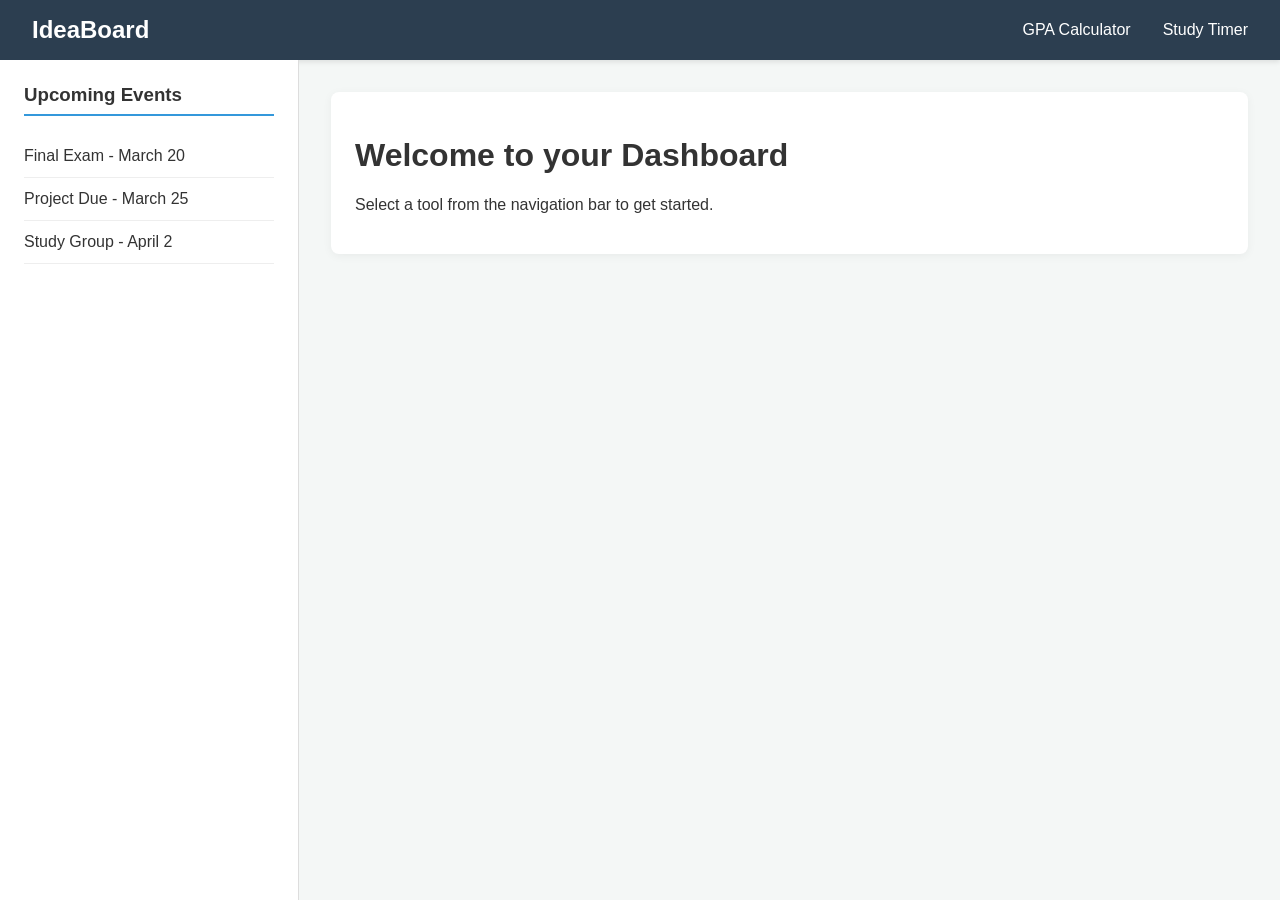
==== main.html @ 733cf9f5 "created the structure with nav bar and side bar as main.html" ====
<!DOCTYPE html>
<html lang="en">
<head>
    <meta charset="UTF-8">
    <meta name="viewport" content="width=device-width, initial-scale=1.0">
    <title>Project Idea Board</title>
    <style>
        :root {
            --primary-color: #2c3e50;
            --accent-color: #3498db;
            --bg-light: #f4f7f6;
            --text-main: #333;
            --white: #ffffff;
        }

        body {
            font-family: 'Segoe UI', Tahoma, Geneva, Verdana, sans-serif;
            margin: 0;
            display: flex;
            flex-direction: column;
            height: 100vh;
            background-color: var(--bg-light);
            color: var(--text-main);
        }

        /* Navbar Styles */
        .navbar {
            background-color: var(--primary-color);
            color: var(--white);
            padding: 1rem 2rem;
            display: flex;
            justify-content: space-between;
            align-items: center;
            box-shadow: 0 2px 5px rgba(0,0,0,0.1);
        }

        .navbar-brand {
            font-size: 1.5rem;
            font-weight: bold;
        }

        .navbar-menu {
            list-style: none;
            display: flex;
            gap: 2rem;
            margin: 0;
            padding: 0;
        }

        .navbar-menu li a {
            color: var(--white);
            text-decoration: none;
            transition: color 0.3s;
        }

        .navbar-menu li a:hover {
            color: var(--accent-color);
        }

        /* Main Content Layout */
        .main-container {
            display: flex;
            flex: 1;
            overflow: hidden;
        }

        /* Sidebar Styles */
        .sidebar {
            width: 250px;
            background-color: var(--white);
            border-right: 1px solid #ddd;
            padding: 1.5rem;
            display: flex;
            flex-direction: column;
            gap: 1.5rem;
        }

        .sidebar-section h3 {
            border-bottom: 2px solid var(--accent-color);
            padding-bottom: 0.5rem;
            margin-top: 0;
        }

        .event-list {
            list-style: none;
            padding: 0;
        }

        .event-item {
            padding: 0.75rem 0;
            border-bottom: 1px solid #eee;
        }

        /* Content Area */
        .content {
            flex: 1;
            padding: 2rem;
            overflow-y: auto;
        }

        .card {
            background: var(--white);
            padding: 1.5rem;
            border-radius: 8px;
            box-shadow: 0 2px 10px rgba(0,0,0,0.05);
        }
    </style>
</head>
<body>

    <nav class="navbar">
        <div class="navbar-brand">IdeaBoard</div>
        <ul class="navbar-menu">
            <li><a href="#" id="gpa-calc">GPA Calculator</a></li>
            <li><a href="#" id="study-timer">Study Timer</a></li>
        </ul>
    </nav>

    <div class="main-container">
        <aside class="sidebar">
            <div class="sidebar-section">
                <h3>Upcoming Events</h3>
                <ul class="event-list">
                    <li class="event-item">Final Exam - March 20</li>
                    <li class="event-item">Project Due - March 25</li>
                    <li class="event-item">Study Group - April 2</li>
                </ul>
            </div>
        </aside>

        <main class="content">
            <div class="card">
                <h1>Welcome to your Dashboard</h1>
                <p>Select a tool from the navigation bar to get started.</p>
            </div>
        </main>
    </div>

    <script>
        // Placeholder for future logic
        document.addEventListener('DOMContentLoaded', () => {
            console.log('Main structure loaded.');
            
            const gpaLink = document.getElementById('gpa-calc');
            const timerLink = document.getElementById('study-timer');

            gpaLink.addEventListener('click', (e) => {
                e.preventDefault();
                alert('GPA Calculator coming soon!');
            });

            timerLink.addEventListener('click', (e) => {
                e.preventDefault();
                alert('Study Timer coming soon!');
            });
        });
    </script>
</body>
</html>
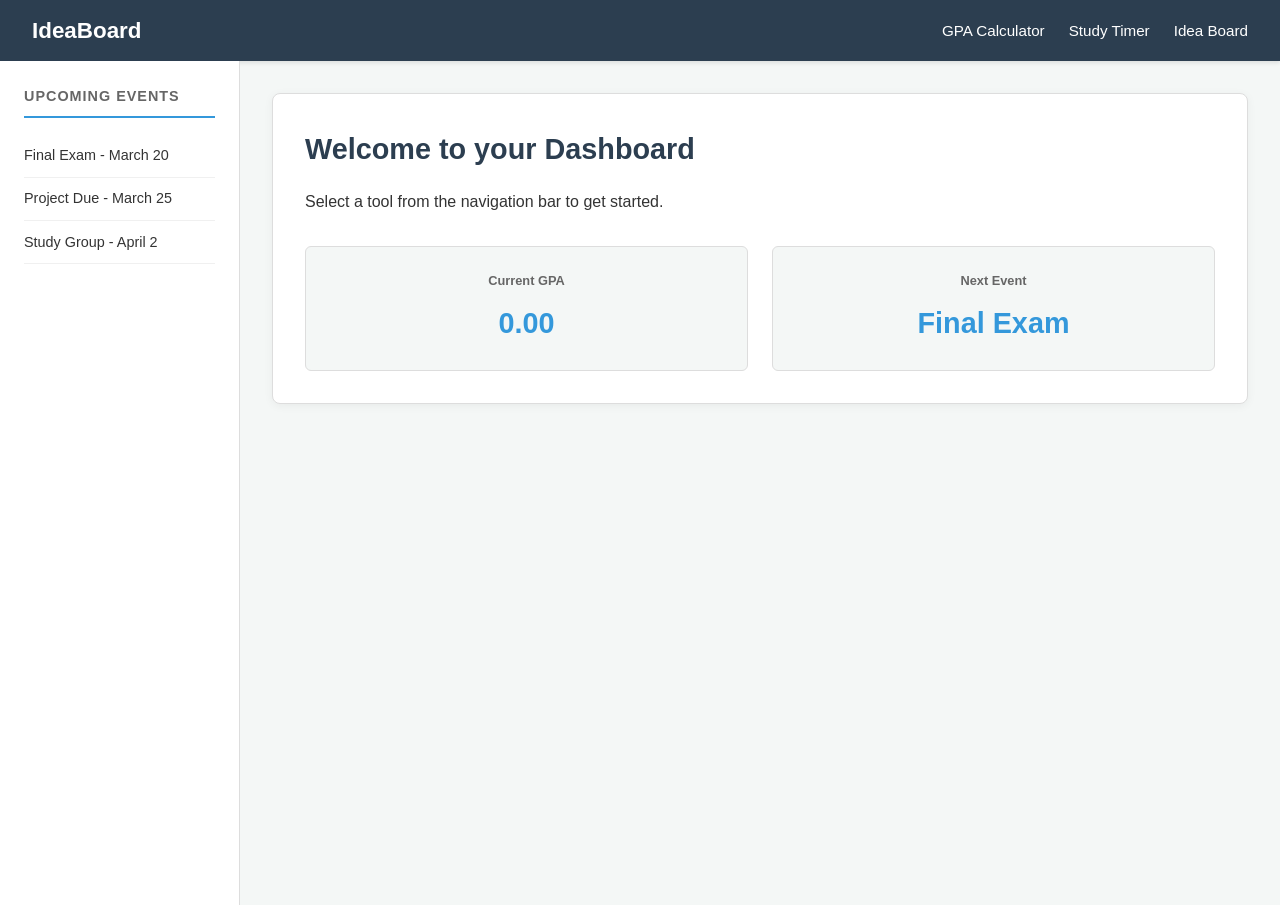
==== commit c23f33cf: "Added the GPA Calculator" ====
--- a/main.html
+++ b/main.html
@@ -3,116 +3,17 @@
 <head>
     <meta charset="UTF-8">
     <meta name="viewport" content="width=device-width, initial-scale=1.0">
-    <title>Project Idea Board</title>
-    <style>
-        :root {
-            --primary-color: #2c3e50;
-            --accent-color: #3498db;
-            --bg-light: #f4f7f6;
-            --text-main: #333;
-            --white: #ffffff;
-        }
-
-        body {
-            font-family: 'Segoe UI', Tahoma, Geneva, Verdana, sans-serif;
-            margin: 0;
-            display: flex;
-            flex-direction: column;
-            height: 100vh;
-            background-color: var(--bg-light);
-            color: var(--text-main);
-        }
-
-        /* Navbar Styles */
-        .navbar {
-            background-color: var(--primary-color);
-            color: var(--white);
-            padding: 1rem 2rem;
-            display: flex;
-            justify-content: space-between;
-            align-items: center;
-            box-shadow: 0 2px 5px rgba(0,0,0,0.1);
-        }
-
-        .navbar-brand {
-            font-size: 1.5rem;
-            font-weight: bold;
-        }
-
-        .navbar-menu {
-            list-style: none;
-            display: flex;
-            gap: 2rem;
-            margin: 0;
-            padding: 0;
-        }
-
-        .navbar-menu li a {
-            color: var(--white);
-            text-decoration: none;
-            transition: color 0.3s;
-        }
-
-        .navbar-menu li a:hover {
-            color: var(--accent-color);
-        }
-
-        /* Main Content Layout */
-        .main-container {
-            display: flex;
-            flex: 1;
-            overflow: hidden;
-        }
-
-        /* Sidebar Styles */
-        .sidebar {
-            width: 250px;
-            background-color: var(--white);
-            border-right: 1px solid #ddd;
-            padding: 1.5rem;
-            display: flex;
-            flex-direction: column;
-            gap: 1.5rem;
-        }
-
-        .sidebar-section h3 {
-            border-bottom: 2px solid var(--accent-color);
-            padding-bottom: 0.5rem;
-            margin-top: 0;
-        }
-
-        .event-list {
-            list-style: none;
-            padding: 0;
-        }
-
-        .event-item {
-            padding: 0.75rem 0;
-            border-bottom: 1px solid #eee;
-        }
-
-        /* Content Area */
-        .content {
-            flex: 1;
-            padding: 2rem;
-            overflow-y: auto;
-        }
-
-        .card {
-            background: var(--white);
-            padding: 1.5rem;
-            border-radius: 8px;
-            box-shadow: 0 2px 10px rgba(0,0,0,0.05);
-        }
-    </style>
+    <title>Student Toolkit - IdeaBoard</title>
+    <link rel="stylesheet" href="style.css">
 </head>
 <body>
 
     <nav class="navbar">
         <div class="navbar-brand">IdeaBoard</div>
         <ul class="navbar-menu">
-            <li><a href="#" id="gpa-calc">GPA Calculator</a></li>
-            <li><a href="#" id="study-timer">Study Timer</a></li>
+            <li><a href="#" id="gpa-calc-link">GPA Calculator</a></li>
+            <li><a href="#" id="study-timer-link">Study Timer</a></li>
+            <li><a href="index.html">Idea Board</a></li>
         </ul>
     </nav>
 
@@ -129,31 +30,74 @@
         </aside>
 
         <main class="content">
-            <div class="card">
+            <!-- Dashboard View -->
+            <div id="dashboard-view" class="view-card">
                 <h1>Welcome to your Dashboard</h1>
                 <p>Select a tool from the navigation bar to get started.</p>
+                <div class="dashboard-grid">
+                    <div class="stat-card">
+                        <h4>Current GPA</h4>
+                        <div id="display-gpa-stat">0.00</div>
+                    </div>
+                    <div class="stat-card">
+                        <h4>Next Event</h4>
+                        <div id="next-event-stat">Final Exam</div>
+                    </div>
+                </div>
+            </div>
+
+            <!-- GPA Calculator View -->
+            <div id="gpa-view" class="view-card" style="display: none;">
+                <h1>GPA Calculator</h1>
+                <p>Enter your courses, credits, and grades to calculate your GPA.</p>
+                
+                <div id="course-list">
+                    <div class="course-row header">
+                        <span>Course Name</span>
+                        <span>Credits</span>
+                        <span>Grade</span>
+                        <span></span>
+                    </div>
+                    <!-- Rows will be added here -->
+                    <div class="course-row">
+                        <input type="text" placeholder="Course 1" class="course-name">
+                        <input type="number" placeholder="Credits" class="course-credits" min="1" step="1">
+                        <input type="text" placeholder="Grade (e.g. A)" class="course-grade" maxlength="2">
+                        <button class="remove-course-btn">&times;</button>
+                    </div>
+                </div>
+
+                <div class="gpa-controls">
+                    <button id="add-course-btn" class="btn btn-outline">Add Course</button>
+                    <button id="calculate-gpa-btn" class="btn btn-primary">Calculate GPA</button>
+                </div>
+
+                <div id="gpa-result-container" style="display: none;">
+                    <h3>Overall GPA: <span id="final-gpa">0.00</span></h3>
+                </div>
+            </div>
+
+            <!-- Study Timer View -->
+            <div id="timer-view" class="view-card timer-container" style="display: none;">
+                <h1>Study Timer</h1>
+                
+                <div class="manual-time-input">
+                    <label for="manual-minutes">Set Minutes: <span id="minutes-val">25</span></label>
+                    <input type="range" id="manual-minutes" min="1" max="120" value="25" class="slider">
+                </div>
+
+                <div class="timer-display" id="timer-display">25:00</div>
+                <div class="timer-controls">
+                    <button class="btn btn-primary" id="start-btn">Start</button>
+                    <button class="btn btn-outline" id="reset-btn">Reset</button>
+                </div>
             </div>
         </main>
     </div>
 
-    <script>
-        // Placeholder for future logic
-        document.addEventListener('DOMContentLoaded', () => {
-            console.log('Main structure loaded.');
-            
-            const gpaLink = document.getElementById('gpa-calc');
-            const timerLink = document.getElementById('study-timer');
+    <!-- Alarm sound placeholder -->
+    <audio id="alarm-sound" src="https://actions.google.com/sounds/v1/alarms/alarm_clock_ringing_bakery.ogg" preload="auto"></audio>
 
-            gpaLink.addEventListener('click', (e) => {
-                e.preventDefault();
-                alert('GPA Calculator coming soon!');
-            });
-
-            timerLink.addEventListener('click', (e) => {
-                e.preventDefault();
-                alert('Study Timer coming soon!');
-            });
-        });
-    </script>
+    <script src="script.js"></script>
 </body>
 </html>
--- a/style.css
+++ b/style.css
@@ -0,0 +1,321 @@
+:root {
+    --primary-color: #3498db;
+    --secondary-color: #2c3e50;
+    --bg-light: #f4f7f6;
+    --white: #ffffff;
+    --text-main: #333333;
+    --text-light: #666666;
+    --border-color: #dddddd;
+    --success-color: #27ae60;
+    --danger-color: #e74c3c;
+}
+
+* {
+    box-sizing: border-box;
+    margin: 0;
+    padding: 0;
+}
+
+body {
+    font-family: 'Segoe UI', Tahoma, Geneva, Verdana, sans-serif;
+    background-color: var(--bg-light);
+    color: var(--text-main);
+    min-height: 100vh;
+    line-height: 1.6;
+}
+
+/* Navbar Styles */
+.navbar {
+    background-color: var(--secondary-color);
+    color: var(--white);
+    padding: 0.8rem 2rem;
+    display: flex;
+    justify-content: space-between;
+    align-items: center;
+    box-shadow: 0 2px 4px rgba(0,0,0,0.1);
+}
+
+.navbar-brand {
+    font-size: 1.4rem;
+    font-weight: bold;
+}
+
+.navbar-menu {
+    list-style: none;
+    display: flex;
+    gap: 1.5rem;
+}
+
+.navbar-menu li a {
+    color: var(--white);
+    text-decoration: none;
+    font-size: 0.95rem;
+    transition: opacity 0.2s;
+}
+
+.navbar-menu li a:hover {
+    opacity: 0.8;
+}
+
+/* Main Content Layout */
+.main-container {
+    display: flex;
+    height: calc(100vh - 56px);
+}
+
+/* Sidebar Styles */
+.sidebar {
+    width: 240px;
+    background-color: var(--white);
+    border-right: 1px solid var(--border-color);
+    padding: 1.5rem;
+    display: flex;
+    flex-direction: column;
+    gap: 1.5rem;
+}
+
+.sidebar-section h3 {
+    font-size: 0.9rem;
+    color: var(--text-light);
+    text-transform: uppercase;
+    letter-spacing: 1px;
+    border-bottom: 2px solid var(--primary-color);
+    padding-bottom: 0.5rem;
+    margin-bottom: 1rem;
+}
+
+.event-list {
+    list-style: none;
+}
+
+.event-item {
+    padding: 0.6rem 0;
+    border-bottom: 1px solid #f0f0f0;
+    font-size: 0.9rem;
+}
+
+/* Content Area */
+.content {
+    flex: 1;
+    padding: 2rem;
+    overflow-y: auto;
+}
+
+.view-card {
+    background: var(--white);
+    padding: 2rem;
+    border-radius: 8px;
+    border: 1px solid var(--border-color);
+    box-shadow: 0 2px 10px rgba(0,0,0,0.05);
+    margin-bottom: 2rem;
+}
+
+.view-card h1 {
+    font-size: 1.8rem;
+    margin-bottom: 1rem;
+    color: var(--secondary-color);
+}
+
+/* Dashboard Stats */
+.dashboard-grid {
+    display: grid;
+    grid-template-columns: repeat(auto-fit, minmax(180px, 1fr));
+    gap: 1.5rem;
+    margin-top: 2rem;
+}
+
+.stat-card {
+    background: var(--bg-light);
+    padding: 1.5rem;
+    border-radius: 6px;
+    text-align: center;
+    border: 1px solid var(--border-color);
+}
+
+.stat-card h4 {
+    color: var(--text-light);
+    font-size: 0.8rem;
+    margin-bottom: 0.5rem;
+}
+
+.stat-card div {
+    font-size: 1.8rem;
+    color: var(--primary-color);
+    font-weight: bold;
+}
+
+/* GPA Calculator Table-like UI */
+.course-row {
+    display: grid;
+    grid-template-columns: 2fr 1fr 1fr 40px;
+    gap: 1rem;
+    margin-bottom: 0.8rem;
+    align-items: center;
+}
+
+.course-row.header {
+    font-weight: bold;
+    font-size: 0.85rem;
+    color: var(--text-light);
+    border-bottom: 1px solid var(--border-color);
+    padding-bottom: 0.5rem;
+}
+
+.course-row input {
+    padding: 8px 12px;
+    border: 1px solid var(--border-color);
+    border-radius: 4px;
+    font-size: 0.9rem;
+}
+
+.course-row input.course-grade {
+    text-transform: uppercase;
+}
+
+.course-row input:focus {
+    outline: none;
+    border-color: var(--primary-color);
+}
+
+.remove-course-btn {
+    background: none;
+    border: none;
+    color: var(--danger-color);
+    cursor: pointer;
+    font-size: 1.4rem;
+}
+
+.gpa-controls {
+    margin-top: 1.5rem;
+    display: flex;
+    gap: 1rem;
+}
+
+#gpa-result-container {
+    margin-top: 2rem;
+    padding: 1rem;
+    background-color: #e8f4fd;
+    border-left: 4px solid var(--primary-color);
+    text-align: center;
+}
+
+/* Buttons */
+.btn {
+    padding: 0.7rem 1.5rem;
+    border-radius: 4px;
+    border: none;
+    cursor: pointer;
+    font-weight: 600;
+    transition: background 0.2s;
+}
+
+.btn-primary {
+    background-color: var(--primary-color);
+    color: white;
+}
+
+.btn-primary:hover {
+    background-color: #2980b9;
+}
+
+.btn-outline {
+    background-color: transparent;
+    border: 1px solid var(--border-color);
+    color: var(--text-main);
+}
+
+.btn-outline:hover {
+    background-color: #eeeeee;
+}
+
+/* Timer View */
+.timer-container {
+    text-align: center;
+}
+
+.timer-display {
+    font-size: 5rem;
+    font-weight: bold;
+    margin: 1.5rem 0;
+    font-family: monospace;
+}
+
+.manual-time-input {
+    margin-bottom: 1rem;
+}
+
+.slider {
+    width: 100%;
+    max-width: 300px;
+}
+
+/* Idea Board (index.html) Basic Style */
+.container {
+    max-width: 800px;
+    margin: 40px auto;
+    background: var(--white);
+    padding: 2rem;
+    border-radius: 8px;
+    box-shadow: 0 4px 15px rgba(0,0,0,0.1);
+}
+
+.board-header {
+    display: flex;
+    justify-content: space-between;
+    align-items: center;
+    margin-bottom: 2rem;
+    border-bottom: 2px solid var(--bg-light);
+    padding-bottom: 1rem;
+}
+
+.idea-counter {
+    background: var(--primary-color);
+    color: white;
+    padding: 4px 12px;
+    border-radius: 20px;
+    font-size: 0.85rem;
+}
+
+.input-group {
+    display: grid;
+    grid-template-columns: 1fr 2fr auto;
+    gap: 10px;
+    margin-bottom: 2rem;
+}
+
+.input-group select, .input-group input {
+    padding: 10px;
+    border: 1px solid var(--border-color);
+    border-radius: 4px;
+}
+
+.idea-card {
+    background: #fafafa;
+    border: 1px solid #eeeeee;
+    padding: 1.2rem;
+    margin-bottom: 1rem;
+    border-radius: 6px;
+    position: relative;
+    list-style: none;
+}
+
+.idea-text {
+    font-size: 1.1rem;
+    margin-bottom: 0.5rem;
+}
+
+.idea-meta {
+    font-size: 0.85rem;
+    color: var(--text-light);
+}
+
+.delete-btn {
+    position: absolute;
+    top: 10px;
+    right: 15px;
+    background: none;
+    border: none;
+    color: var(--danger-color);
+    font-size: 1.2rem;
+    cursor: pointer;
+}
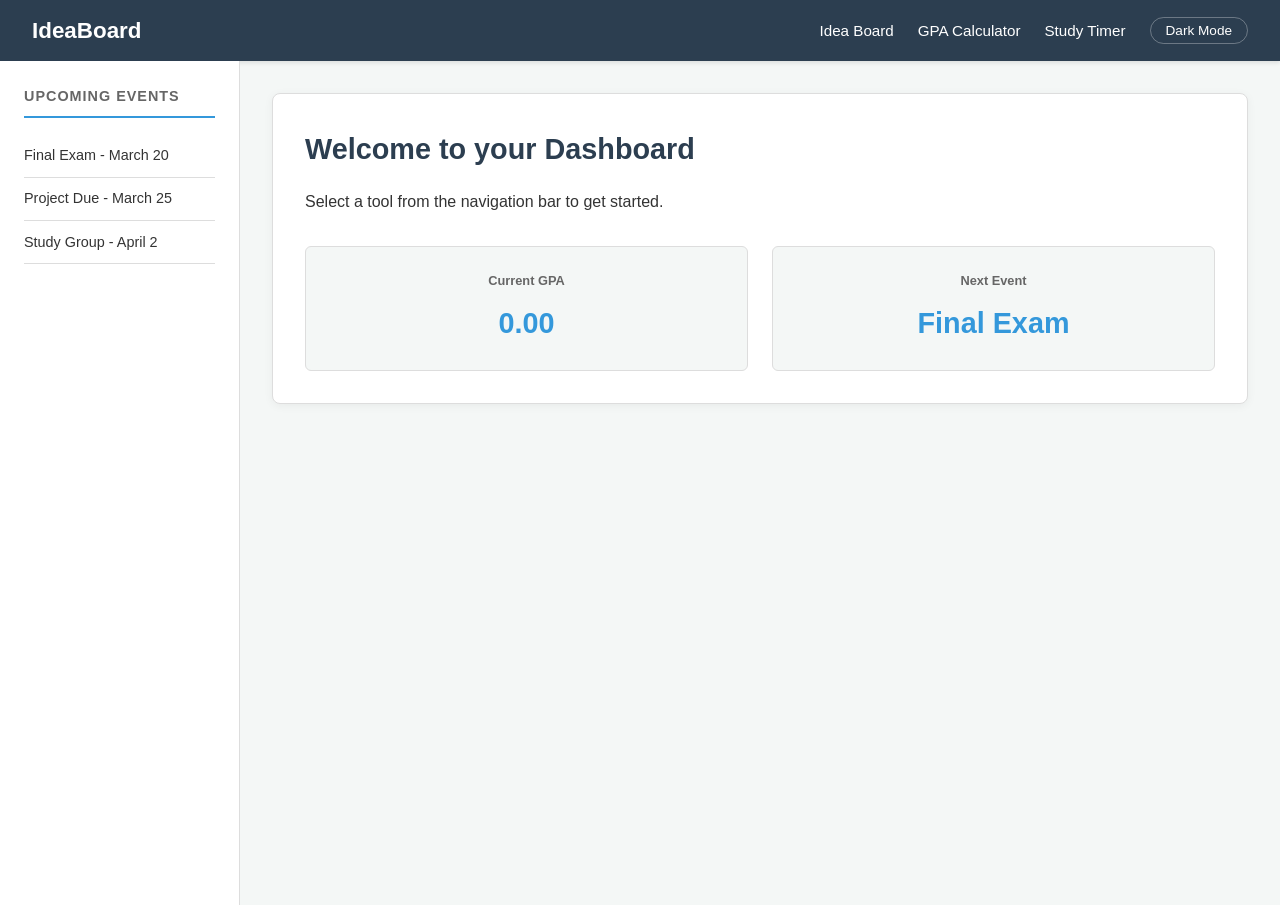
==== commit 830d2a7c: "added dark mode toggle with color features" ====
--- a/main.html
+++ b/main.html
@@ -10,11 +10,16 @@
 
     <nav class="navbar">
         <div class="navbar-brand">IdeaBoard</div>
-        <ul class="navbar-menu">
-            <li><a href="#" id="gpa-calc-link">GPA Calculator</a></li>
-            <li><a href="#" id="study-timer-link">Study Timer</a></li>
-            <li><a href="index.html">Idea Board</a></li>
-        </ul>
+        <div class="nav-right">
+            <ul class="navbar-menu">
+                <li><a href="#" id="idea-board-link">Idea Board</a></li>
+                <li><a href="#" id="gpa-calc-link">GPA Calculator</a></li>
+                <li><a href="#" id="study-timer-link">Study Timer</a></li>
+            </ul>
+            <button id="theme-toggle" class="theme-toggle">
+                <span class="mode-text">Dark Mode</span>
+            </button>
+        </div>
     </nav>
 
     <div class="main-container">
@@ -46,6 +51,46 @@
                 </div>
             </div>
 
+            <!-- Idea Board View -->
+            <div id="idea-view" class="view-card" style="display: none;">
+                <header class="board-header">
+                    <h1>Group Idea Board</h1>
+                    <div class="idea-counter">Total Ideas: <span id="countValue">1</span></div>
+                </header>
+
+                <section class="input-section">
+                    <div class="input-group">
+                        <select id="userSelect">
+                            <option value="" disabled selected>Select your name...</option>
+                            <option value="Thishara">Thishara</option>
+                            <option value="Sadeka">Sadeka</option>
+                            <option value="Eshan">Eshan</option>
+                            <option value="Lahiru">Lahiru</option>
+                            <option value="Vishwa">Vishwa</option>
+                            <option value="Ransika">Ransika</option>
+                            <option value="Puvi">Puvi</option>
+                            <option value="Tharun">Tharun</option>
+                            <option value="Aloka">Aloka</option>
+                            <option value="Manodya">Manodya</option>
+                        </select>
+                        
+                        <input type="text" id="ideaInput" placeholder="Enter your brilliant idea here..." maxlength="100">
+                        
+                        <button id="addBtn" class="btn btn-primary">Add Idea</button>
+                    </div>
+                </section>
+
+                <div class="board-content">
+                    <ul id="ideaList" style="list-style: none; padding: 0;">
+                        <li class="idea-card">
+                            <div class="idea-text">Build a study planner</div>
+                            <div class="idea-meta">suggested by <span>Thishara</span></div>
+                            <button class="delete-btn">&times;</button>
+                        </li>
+                    </ul>
+                </div>
+            </div>
+
             <!-- GPA Calculator View -->
             <div id="gpa-view" class="view-card" style="display: none;">
                 <h1>GPA Calculator</h1>
@@ -70,6 +115,7 @@
                 <div class="gpa-controls">
                     <button id="add-course-btn" class="btn btn-outline">Add Course</button>
                     <button id="calculate-gpa-btn" class="btn btn-primary">Calculate GPA</button>
+                    <button id="reset-gpa-btn" class="btn btn-outline">Reset</button>
                 </div>
 
                 <div id="gpa-result-container" style="display: none;">
--- a/style.css
+++ b/style.css
@@ -8,12 +8,25 @@
     --border-color: #dddddd;
     --success-color: #27ae60;
     --danger-color: #e74c3c;
+    --nav-bg: var(--secondary-color);
+}
+
+body.dark-mode {
+    --bg-light: #121212;
+    --white: #1e1e1e;
+    --text-main: #f0f0f0;
+    --text-light: #aaaaaa;
+    --border-color: #444444;
+    --secondary-color: #3498db; /* Use primary blue for headings in dark mode */
+    --nav-bg: #000000;
+    --card-hover: #252525;
 }
 
 * {
     box-sizing: border-box;
     margin: 0;
     padding: 0;
+    transition: background-color 0.3s, color 0.3s, border-color 0.3s, box-shadow 0.3s;
 }
 
 body {
@@ -26,18 +39,45 @@
 
 /* Navbar Styles */
 .navbar {
-    background-color: var(--secondary-color);
-    color: var(--white);
+    background-color: var(--nav-bg);
+    color: #ffffff; /* Always white on dark nav */
     padding: 0.8rem 2rem;
     display: flex;
     justify-content: space-between;
     align-items: center;
     box-shadow: 0 2px 4px rgba(0,0,0,0.1);
+}
+
+.nav-right {
+    display: flex;
+    align-items: center;
+    gap: 1.5rem;
+}
+
+/* Dark Mode Toggle Button */
+.theme-toggle {
+    background: none;
+    border: 1px solid rgba(255,255,255,0.3);
+    color: #ffffff;
+    padding: 5px 15px;
+    border-radius: 20px;
+    cursor: pointer;
+    font-size: 0.85rem;
+    display: flex;
+    align-items: center;
+    gap: 5px;
+    font-weight: 500;
+}
+
+.theme-toggle:hover {
+    background: rgba(255,255,255,0.1);
+    border-color: white;
 }
 
 .navbar-brand {
     font-size: 1.4rem;
     font-weight: bold;
+    color: #ffffff;
 }
 
 .navbar-menu {
@@ -47,7 +87,7 @@
 }
 
 .navbar-menu li a {
-    color: var(--white);
+    color: #ffffff;
     text-decoration: none;
     font-size: 0.95rem;
     transition: opacity 0.2s;
@@ -90,8 +130,9 @@
 
 .event-item {
     padding: 0.6rem 0;
-    border-bottom: 1px solid #f0f0f0;
+    border-bottom: 1px solid var(--border-color);
     font-size: 0.9rem;
+    color: var(--text-main);
 }
 
 /* Content Area */
@@ -166,6 +207,8 @@
     border: 1px solid var(--border-color);
     border-radius: 4px;
     font-size: 0.9rem;
+    background-color: var(--bg-light);
+    color: var(--text-main);
 }
 
 .course-row input.course-grade {
@@ -193,10 +236,15 @@
 
 #gpa-result-container {
     margin-top: 2rem;
-    padding: 1rem;
-    background-color: #e8f4fd;
+    padding: 1.5rem;
+    background-color: var(--bg-light);
     border-left: 4px solid var(--primary-color);
     text-align: center;
+    border-radius: 4px;
+}
+
+#gpa-result-container h3 {
+    color: var(--text-main);
 }
 
 /* Buttons */
@@ -206,7 +254,11 @@
     border: none;
     cursor: pointer;
     font-weight: 600;
-    transition: background 0.2s;
+    transition: background 0.2s, transform 0.1s;
+}
+
+.btn:active {
+    transform: scale(0.98);
 }
 
 .btn-primary {
@@ -225,7 +277,7 @@
 }
 
 .btn-outline:hover {
-    background-color: #eeeeee;
+    background-color: var(--bg-light);
 }
 
 /* Timer View */
@@ -238,10 +290,12 @@
     font-weight: bold;
     margin: 1.5rem 0;
     font-family: monospace;
+    color: var(--primary-color);
 }
 
 .manual-time-input {
-    margin-bottom: 1rem;
+    margin-bottom: 1.5rem;
+    color: var(--text-light);
 }
 
 .slider {
@@ -249,22 +303,13 @@
     max-width: 300px;
 }
 
-/* Idea Board (index.html) Basic Style */
-.container {
-    max-width: 800px;
-    margin: 40px auto;
-    background: var(--white);
-    padding: 2rem;
-    border-radius: 8px;
-    box-shadow: 0 4px 15px rgba(0,0,0,0.1);
-}
-
+/* Idea Board Basic Style */
 .board-header {
     display: flex;
     justify-content: space-between;
     align-items: center;
     margin-bottom: 2rem;
-    border-bottom: 2px solid var(--bg-light);
+    border-bottom: 2px solid var(--border-color);
     padding-bottom: 1rem;
 }
 
@@ -274,6 +319,7 @@
     padding: 4px 12px;
     border-radius: 20px;
     font-size: 0.85rem;
+    font-weight: bold;
 }
 
 .input-group {
@@ -284,24 +330,53 @@
 }
 
 .input-group select, .input-group input {
-    padding: 10px;
+    padding: 10px 15px;
     border: 1px solid var(--border-color);
     border-radius: 4px;
+    font-size: 0.95rem;
+    outline: none;
+    background-color: var(--bg-light);
+    color: var(--text-main);
+}
+
+.input-group select {
+    appearance: none;
+    background-image: url("data:image/svg+xml,%3Csvg xmlns='http://www.w3.org/2000/svg' fill='none' viewBox='0 0 24 24' stroke='%233498db'%3E%3Cpath stroke-linecap='round' stroke-linejoin='round' stroke-width='2' d='M19 9l-7 7-7-7'%3E%3C/path%3E%3C/svg%3E");
+    background-repeat: no-repeat;
+    background-position: right 12px center;
+    background-size: 18px;
+    padding-right: 40px;
+    cursor: pointer;
 }
 
 .idea-card {
-    background: #fafafa;
-    border: 1px solid #eeeeee;
+    background: var(--bg-light);
+    border: 1px solid var(--border-color);
     padding: 1.2rem;
+    padding-right: 60px;
     margin-bottom: 1rem;
     border-radius: 6px;
     position: relative;
     list-style: none;
+    display: flex;
+    flex-direction: column;
+    justify-content: center;
+    min-height: 80px;
+}
+
+.idea-card:hover {
+    background: var(--card-hover, #fdfdfd);
+}
+
+body.dark-mode .idea-card:hover {
+    background: #252525;
 }
 
 .idea-text {
     font-size: 1.1rem;
-    margin-bottom: 0.5rem;
+    margin-bottom: 0.3rem;
+    font-weight: 500;
+    color: var(--text-main);
 }
 
 .idea-meta {
@@ -311,11 +386,25 @@
 
 .delete-btn {
     position: absolute;
-    top: 10px;
+    top: 50%;
     right: 15px;
+    transform: translateY(-50%);
     background: none;
-    border: none;
+    border: 1px solid rgba(231, 76, 60, 0.2);
     color: var(--danger-color);
-    font-size: 1.2rem;
+    font-size: 1.8rem;
     cursor: pointer;
-}
+    width: 40px;
+    height: 40px;
+    display: flex;
+    align-items: center;
+    justify-content: center;
+    border-radius: 4px;
+    transition: background 0.2s, border-color 0.2s;
+    line-height: 1;
+}
+
+.delete-btn:hover {
+    background: rgba(231, 76, 60, 0.1);
+    border-color: var(--danger-color);
+}
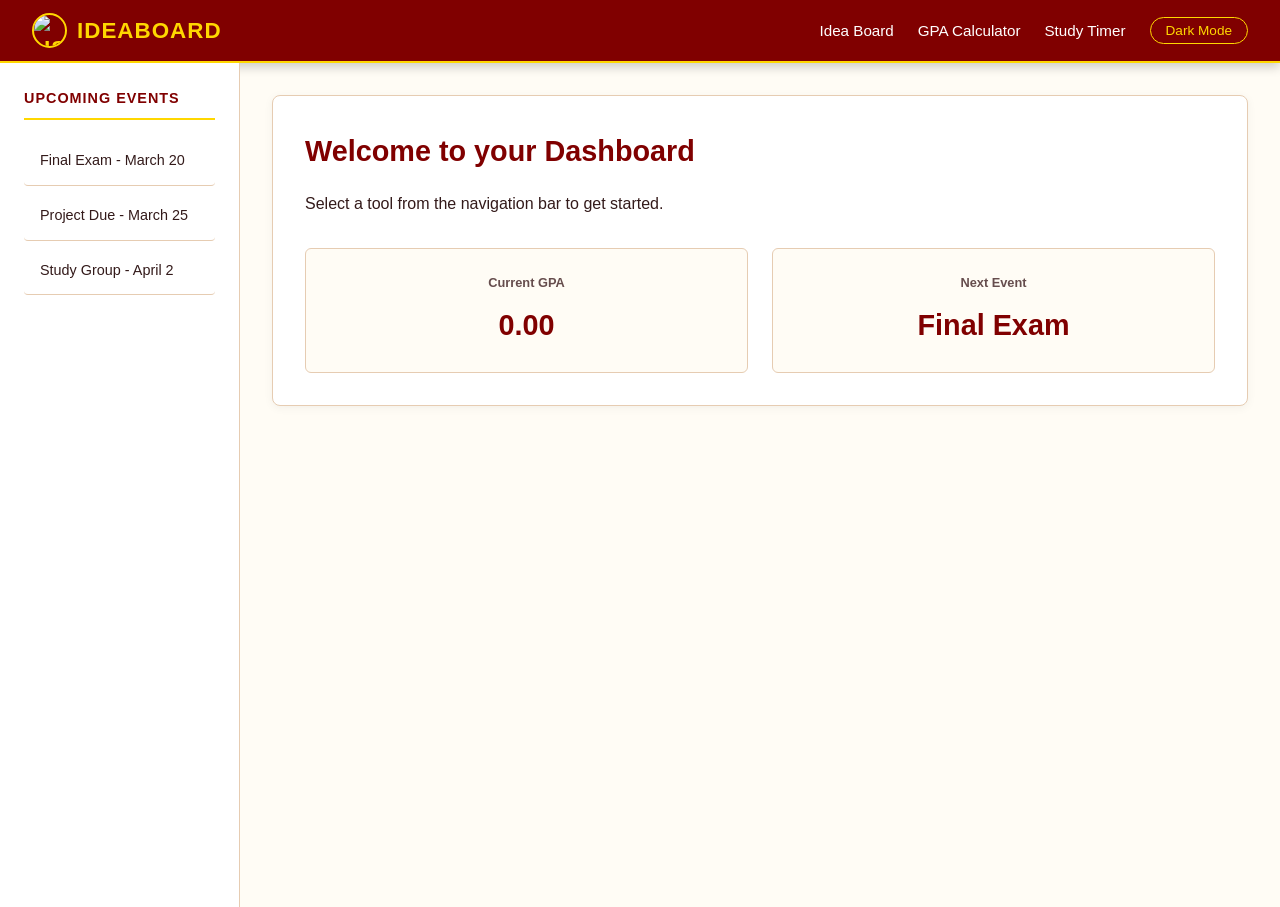
==== commit c7b7ee12: "added prompts new" ====
--- a/main.html
+++ b/main.html
@@ -9,7 +9,10 @@
 <body>
 
     <nav class="navbar">
-        <div class="navbar-brand">IdeaBoard</div>
+        <div class="navbar-brand">
+            <img src="https://ui-avatars.com/api/?name=User&background=800000&color=FFD700&bold=true" alt="User Profile" width="35" height="35">
+            IdeaBoard
+        </div>
         <div class="nav-right">
             <ul class="navbar-menu">
                 <li><a href="#" id="idea-board-link">Idea Board</a></li>
--- a/style.css
+++ b/style.css
@@ -1,25 +1,27 @@
 :root {
-    --primary-color: #3498db;
-    --secondary-color: #2c3e50;
-    --bg-light: #f4f7f6;
+    --primary-color: #800000; /* Maroon */
+    --secondary-color: #4D0000; /* Dark Maroon */
+    --gold: #FFD700;
+    --gold-dark: #DAA520;
+    --bg-light: #fffcf5; /* Creamy white */
     --white: #ffffff;
-    --text-main: #333333;
-    --text-light: #666666;
-    --border-color: #dddddd;
+    --text-main: #331a1a;
+    --text-light: #664d4d;
+    --border-color: #e6ccb2;
     --success-color: #27ae60;
     --danger-color: #e74c3c;
-    --nav-bg: var(--secondary-color);
+    --nav-bg: var(--primary-color);
 }
 
 body.dark-mode {
-    --bg-light: #121212;
-    --white: #1e1e1e;
-    --text-main: #f0f0f0;
-    --text-light: #aaaaaa;
-    --border-color: #444444;
-    --secondary-color: #3498db; /* Use primary blue for headings in dark mode */
+    --bg-light: #1a0000;
+    --white: #2d0000;
+    --text-main: #ffedcc;
+    --text-light: #d4a373;
+    --border-color: #5c0000;
+    --secondary-color: var(--gold);
     --nav-bg: #000000;
-    --card-hover: #252525;
+    --card-hover: #3d0000;
 }
 
 * {
@@ -40,12 +42,30 @@
 /* Navbar Styles */
 .navbar {
     background-color: var(--nav-bg);
-    color: #ffffff; /* Always white on dark nav */
+    color: var(--gold);
     padding: 0.8rem 2rem;
     display: flex;
     justify-content: space-between;
     align-items: center;
-    box-shadow: 0 2px 4px rgba(0,0,0,0.1);
+    box-shadow: 0 4px 10px rgba(0,0,0,0.2);
+    border-bottom: 2px solid var(--gold);
+}
+
+.navbar-brand {
+    font-size: 1.4rem;
+    font-weight: bold;
+    display: flex;
+    align-items: center;
+    gap: 10px;
+    color: var(--gold);
+    text-transform: uppercase;
+    letter-spacing: 1px;
+}
+
+.navbar-brand img {
+    border-radius: 50%;
+    border: 2px solid var(--gold);
+    object-fit: cover;
 }
 
 .nav-right {
@@ -57,8 +77,8 @@
 /* Dark Mode Toggle Button */
 .theme-toggle {
     background: none;
-    border: 1px solid rgba(255,255,255,0.3);
-    color: #ffffff;
+    border: 1px solid var(--gold);
+    color: var(--gold);
     padding: 5px 15px;
     border-radius: 20px;
     cursor: pointer;
@@ -70,14 +90,8 @@
 }
 
 .theme-toggle:hover {
-    background: rgba(255,255,255,0.1);
-    border-color: white;
-}
-
-.navbar-brand {
-    font-size: 1.4rem;
-    font-weight: bold;
-    color: #ffffff;
+    background: rgba(255, 215, 0, 0.1);
+    box-shadow: 0 0 10px var(--gold);
 }
 
 .navbar-menu {
@@ -90,11 +104,11 @@
     color: #ffffff;
     text-decoration: none;
     font-size: 0.95rem;
-    transition: opacity 0.2s;
+    transition: color 0.2s;
 }
 
 .navbar-menu li a:hover {
-    opacity: 0.8;
+    color: var(--gold);
 }
 
 /* Main Content Layout */
@@ -116,23 +130,61 @@
 
 .sidebar-section h3 {
     font-size: 0.9rem;
-    color: var(--text-light);
+    color: var(--primary-color);
     text-transform: uppercase;
     letter-spacing: 1px;
-    border-bottom: 2px solid var(--primary-color);
+    border-bottom: 2px solid var(--gold);
     padding-bottom: 0.5rem;
     margin-bottom: 1rem;
 }
 
+body.dark-mode .sidebar-section h3 {
+    color: var(--gold);
+}
+
 .event-list {
     list-style: none;
 }
 
 .event-item {
-    padding: 0.6rem 0;
+    padding: 0.8rem 1rem;
     border-bottom: 1px solid var(--border-color);
     font-size: 0.9rem;
     color: var(--text-main);
+    position: relative;
+    cursor: pointer;
+    transition: all 0.3s ease;
+    border-radius: 4px;
+    margin-bottom: 5px;
+}
+
+.event-item::before {
+    content: '';
+    position: absolute;
+    left: 0;
+    top: 50%;
+    transform: translateY(-50%);
+    width: 0;
+    height: 70%;
+    background-color: var(--gold);
+    transition: width 0.3s ease;
+    border-radius: 0 4px 4px 0;
+}
+
+.event-item:hover {
+    background-color: var(--primary-color);
+    transform: translateX(8px) scale(1.02);
+    box-shadow: 0 4px 12px rgba(128, 0, 0, 0.2);
+    color: var(--gold);
+    padding-left: 1.5rem;
+}
+
+.event-item:hover::before {
+    width: 5px;
+}
+
+body.dark-mode .event-item:hover {
+    box-shadow: 0 4px 15px rgba(255, 215, 0, 0.3);
 }
 
 /* Content Area */
@@ -142,6 +194,17 @@
     overflow-y: auto;
 }
 
+@keyframes fadeIn {
+    from { 
+        opacity: 0; 
+        transform: translateY(15px); 
+    }
+    to { 
+        opacity: 1; 
+        transform: translateY(0); 
+    }
+}
+
 .view-card {
     background: var(--white);
     padding: 2rem;
@@ -149,12 +212,17 @@
     border: 1px solid var(--border-color);
     box-shadow: 0 2px 10px rgba(0,0,0,0.05);
     margin-bottom: 2rem;
+    animation: fadeIn 0.6s ease-out forwards;
 }
 
 .view-card h1 {
     font-size: 1.8rem;
     margin-bottom: 1rem;
-    color: var(--secondary-color);
+    color: var(--primary-color);
+}
+
+body.dark-mode .view-card h1 {
+    color: var(--gold);
 }
 
 /* Dashboard Stats */
@@ -185,6 +253,10 @@
     font-weight: bold;
 }
 
+body.dark-mode .stat-card div {
+    color: var(--gold);
+}
+
 /* GPA Calculator Table-like UI */
 .course-row {
     display: grid;
@@ -217,7 +289,7 @@
 
 .course-row input:focus {
     outline: none;
-    border-color: var(--primary-color);
+    border-color: var(--gold);
 }
 
 .remove-course-btn {
@@ -238,7 +310,7 @@
     margin-top: 2rem;
     padding: 1.5rem;
     background-color: var(--bg-light);
-    border-left: 4px solid var(--primary-color);
+    border-left: 4px solid var(--gold);
     text-align: center;
     border-radius: 4px;
 }
@@ -263,11 +335,13 @@
 
 .btn-primary {
     background-color: var(--primary-color);
-    color: white;
+    color: var(--gold);
+    border: 1px solid var(--gold);
 }
 
 .btn-primary:hover {
-    background-color: #2980b9;
+    background-color: var(--secondary-color);
+    box-shadow: 0 0 10px var(--gold);
 }
 
 .btn-outline {
@@ -291,6 +365,12 @@
     margin: 1.5rem 0;
     font-family: monospace;
     color: var(--primary-color);
+    text-shadow: 0 0 10px rgba(128,0,0,0.1);
+}
+
+body.dark-mode .timer-display {
+    color: var(--gold);
+    text-shadow: 0 0 15px rgba(255, 215, 0, 0.3);
 }
 
 .manual-time-input {
@@ -315,7 +395,8 @@
 
 .idea-counter {
     background: var(--primary-color);
-    color: white;
+    color: var(--gold);
+    border: 1px solid var(--gold);
     padding: 4px 12px;
     border-radius: 20px;
     font-size: 0.85rem;
@@ -341,7 +422,7 @@
 
 .input-group select {
     appearance: none;
-    background-image: url("data:image/svg+xml,%3Csvg xmlns='http://www.w3.org/2000/svg' fill='none' viewBox='0 0 24 24' stroke='%233498db'%3E%3Cpath stroke-linecap='round' stroke-linejoin='round' stroke-width='2' d='M19 9l-7 7-7-7'%3E%3C/path%3E%3C/svg%3E");
+    background-image: url("data:image/svg+xml,%3Csvg xmlns='http://www.w3.org/2000/svg' fill='none' viewBox='0 0 24 24' stroke='%23DAA520'%3E%3Cpath stroke-linecap='round' stroke-linejoin='round' stroke-width='2' d='M19 9l-7 7-7-7'%3E%3C/path%3E%3C/svg%3E");
     background-repeat: no-repeat;
     background-position: right 12px center;
     background-size: 18px;
@@ -369,7 +450,7 @@
 }
 
 body.dark-mode .idea-card:hover {
-    background: #252525;
+    background: #3d0000;
 }
 
 .idea-text {
@@ -407,4 +488,4 @@
 .delete-btn:hover {
     background: rgba(231, 76, 60, 0.1);
     border-color: var(--danger-color);
-}
+}
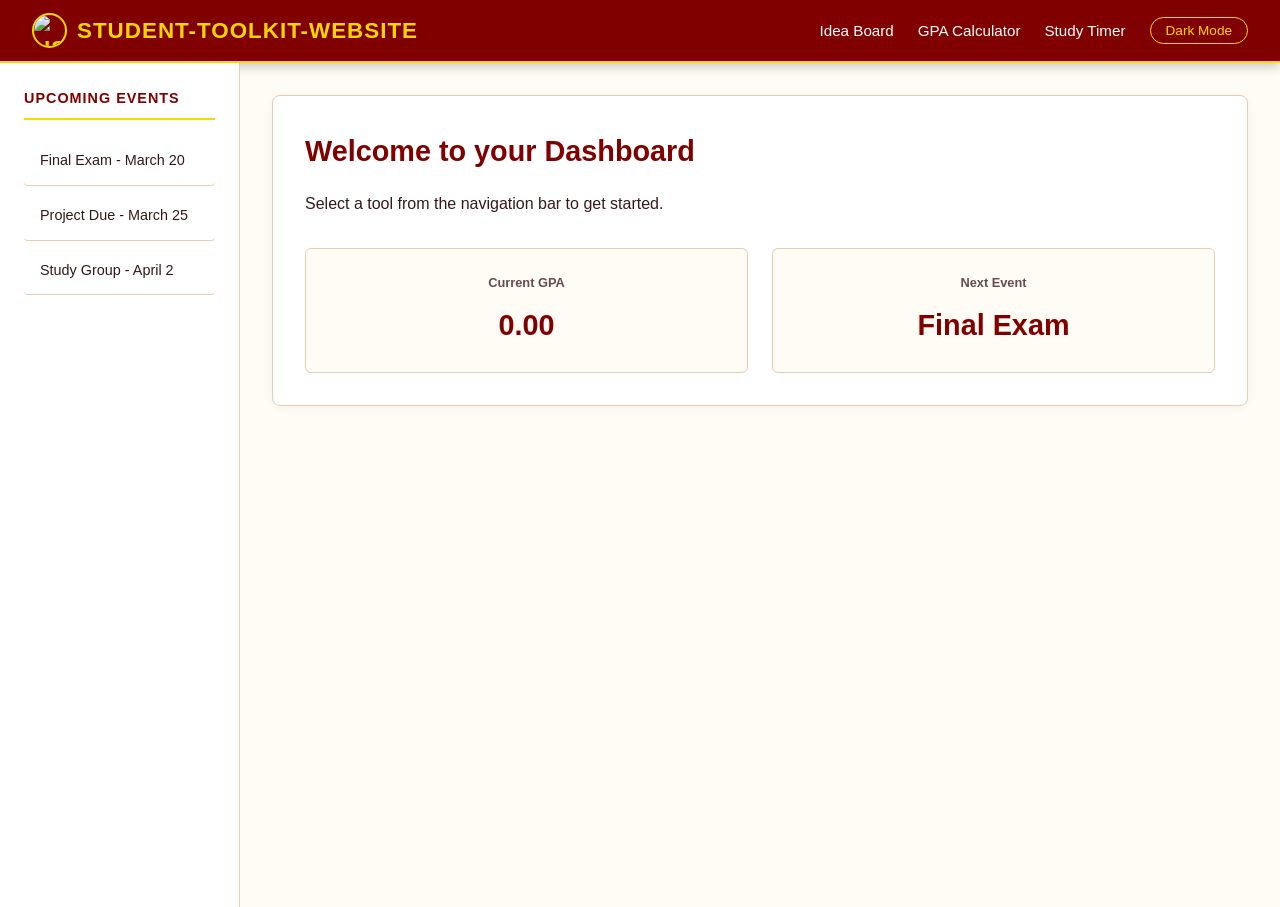
==== commit e6054789: "changed website name to student toolkit website" ====
--- a/main.html
+++ b/main.html
@@ -11,7 +11,7 @@
     <nav class="navbar">
         <div class="navbar-brand">
             <img src="https://ui-avatars.com/api/?name=User&background=800000&color=FFD700&bold=true" alt="User Profile" width="35" height="35">
-            IdeaBoard
+            Student-Toolkit-Website
         </div>
         <div class="nav-right">
             <ul class="navbar-menu">
